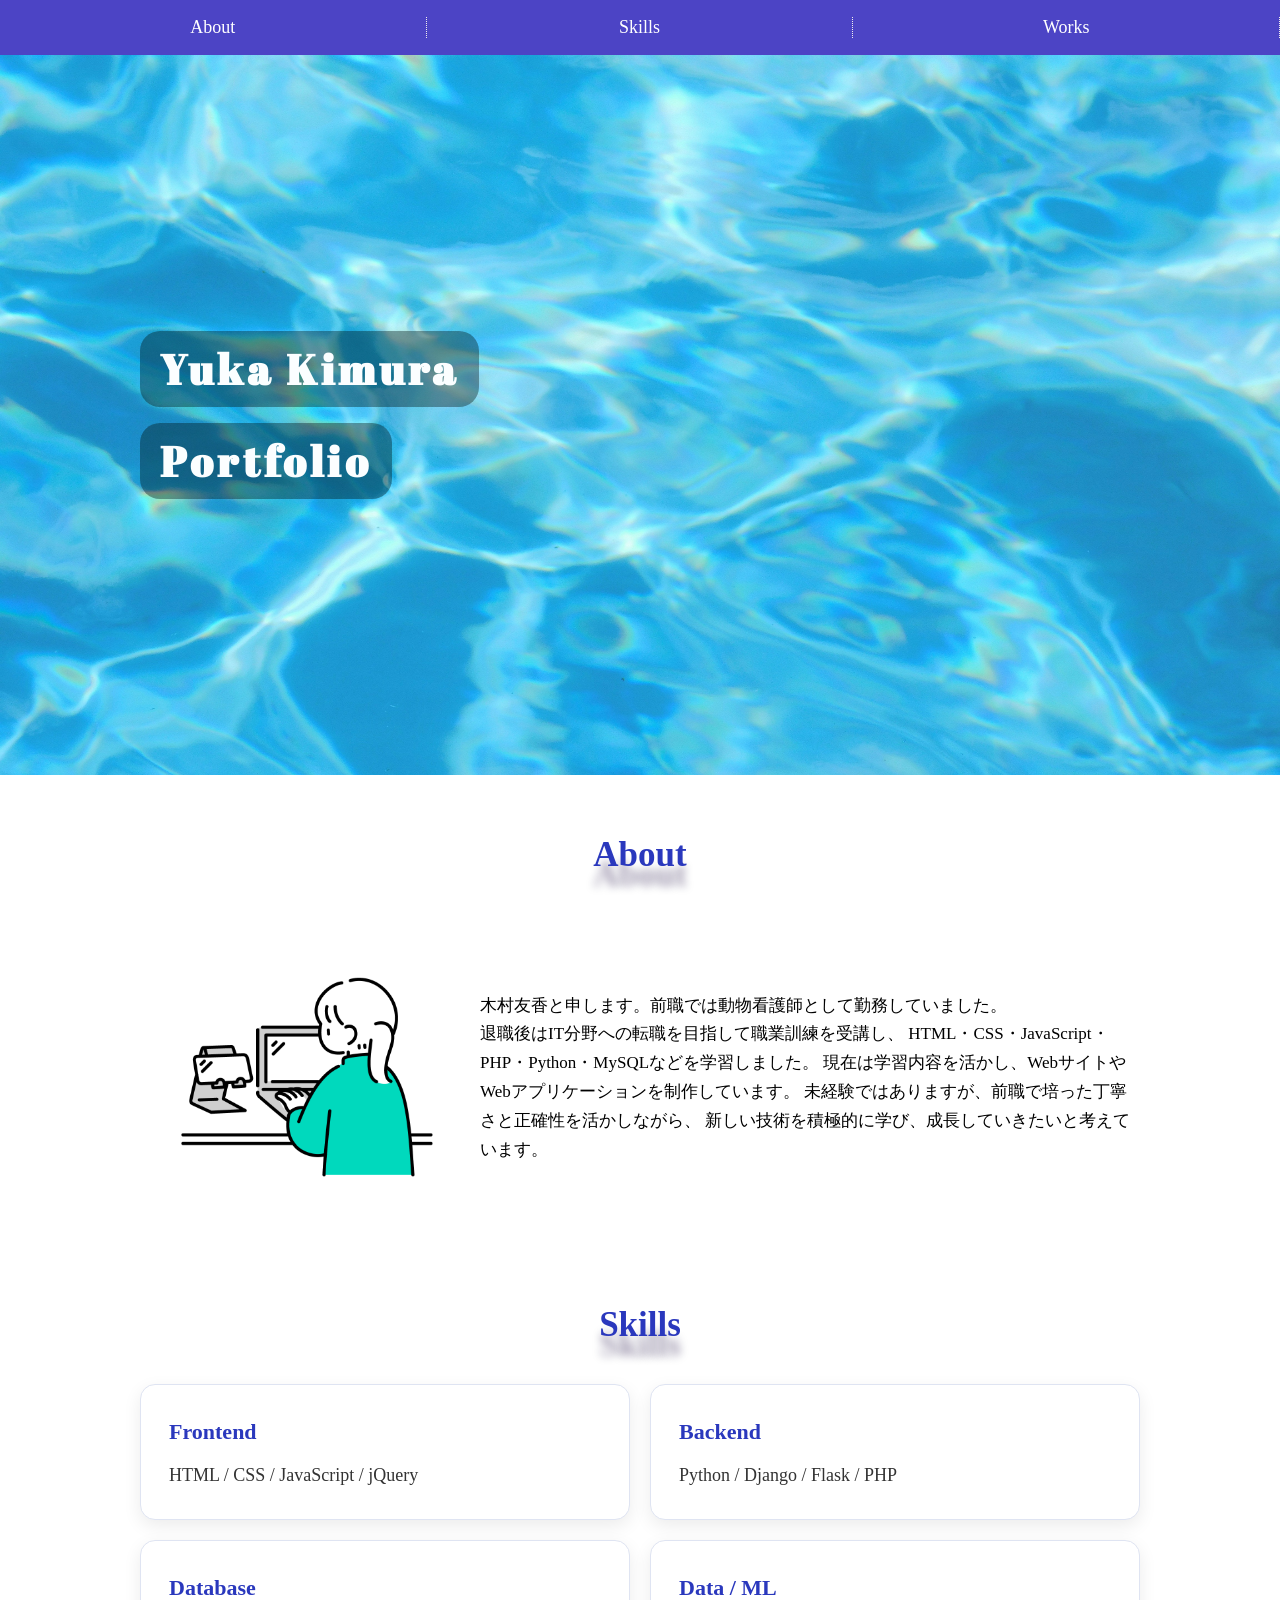
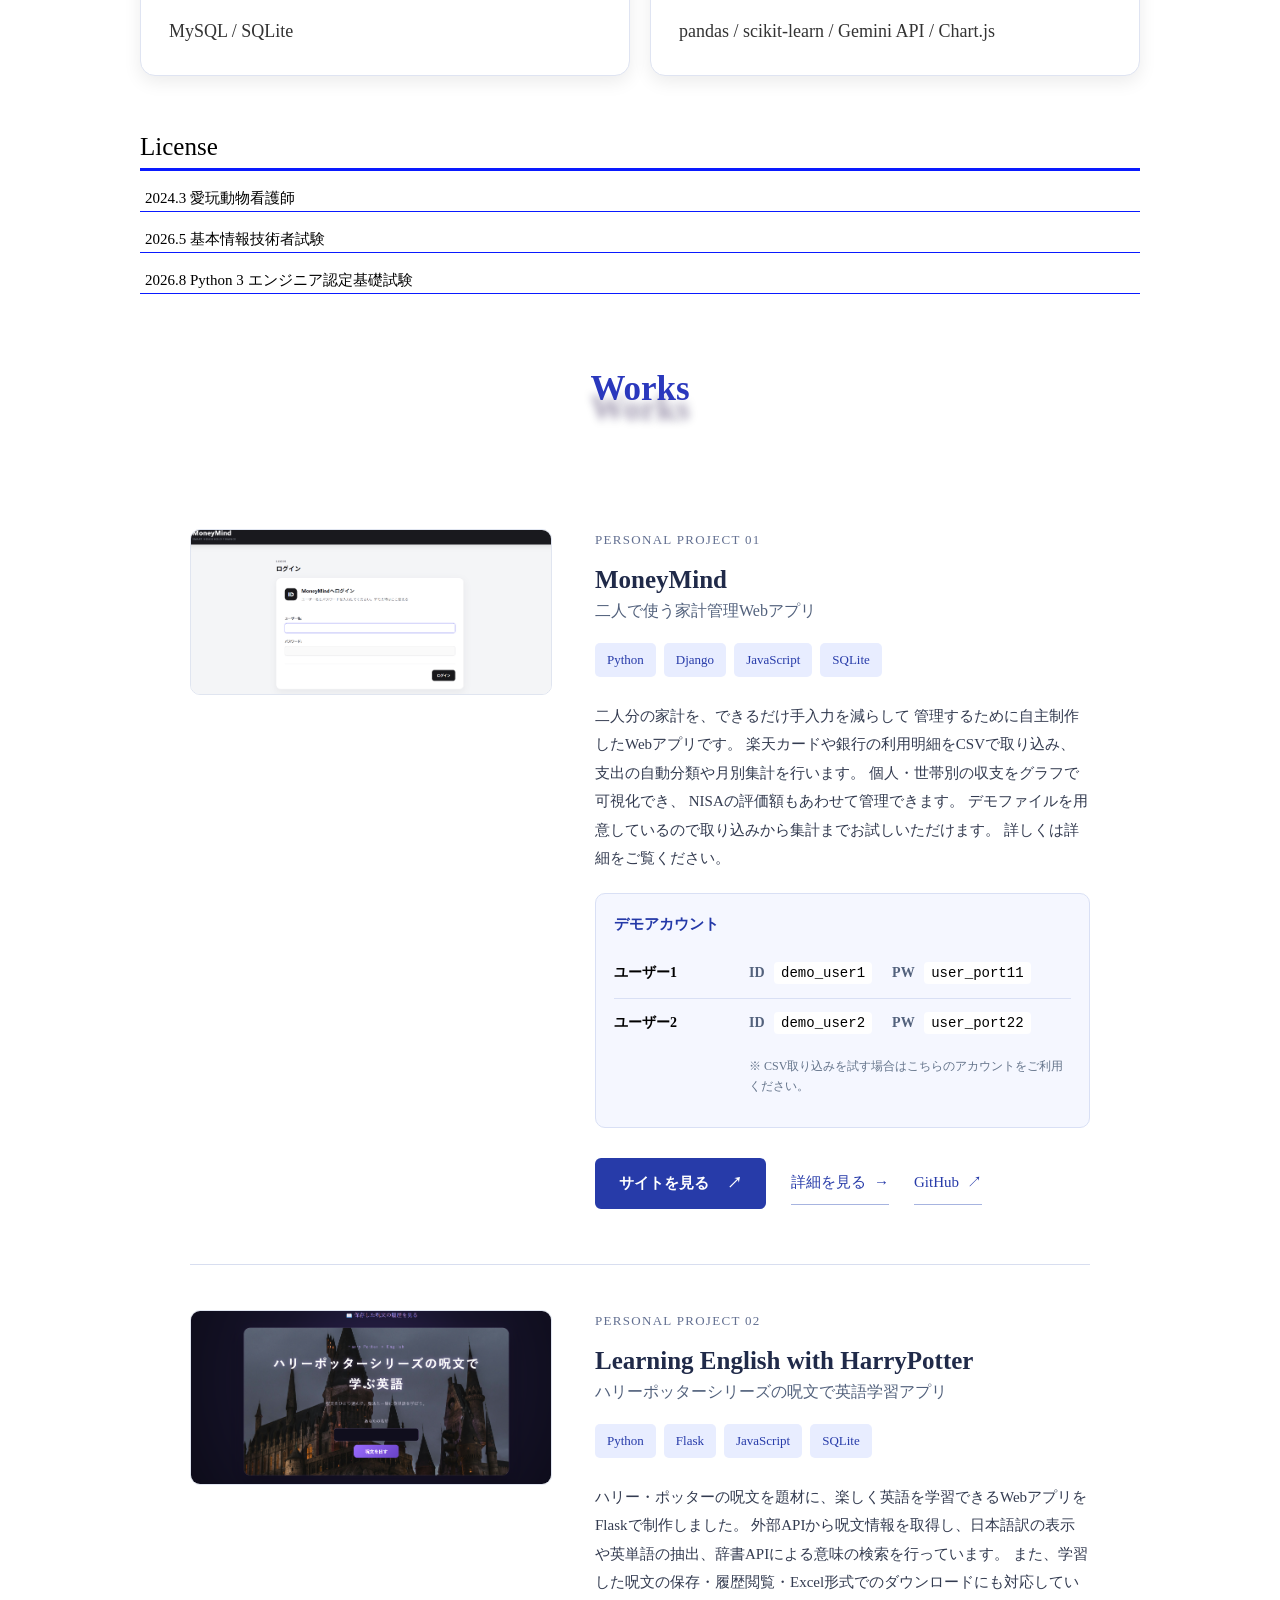
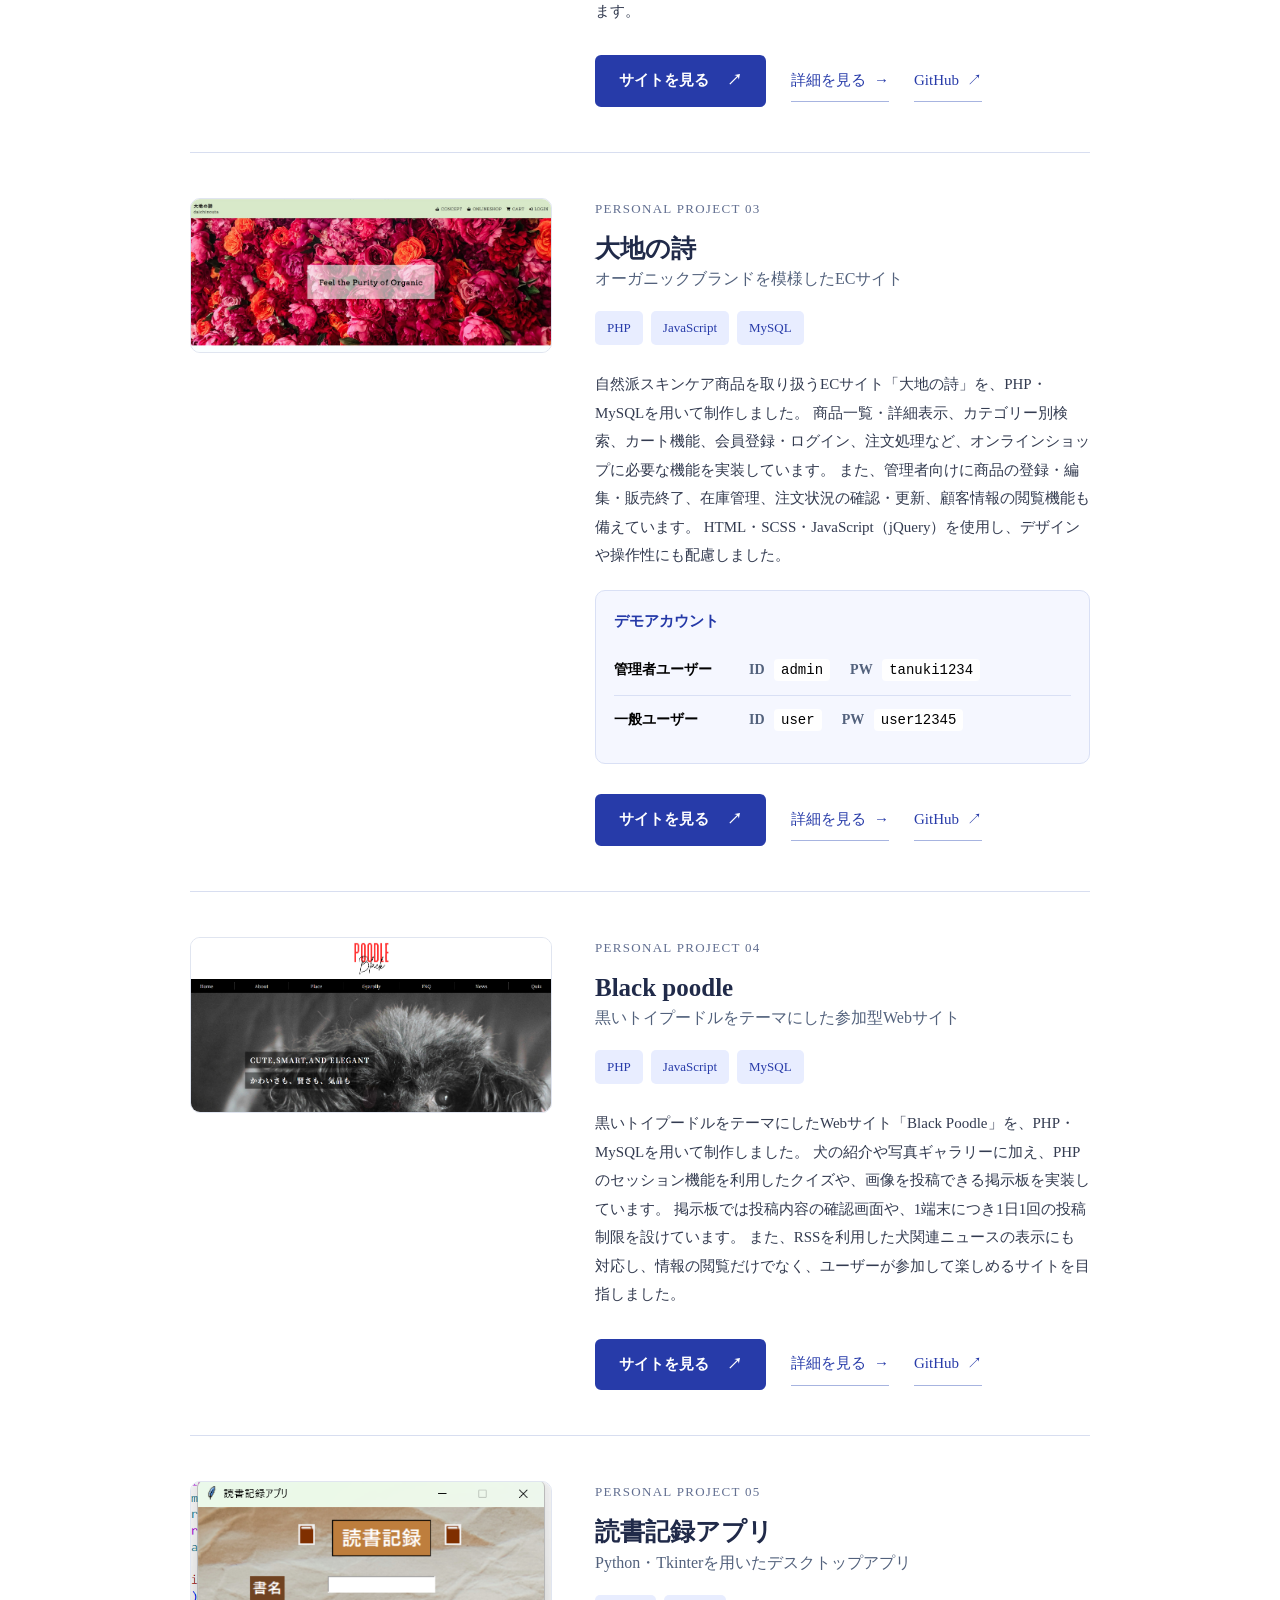
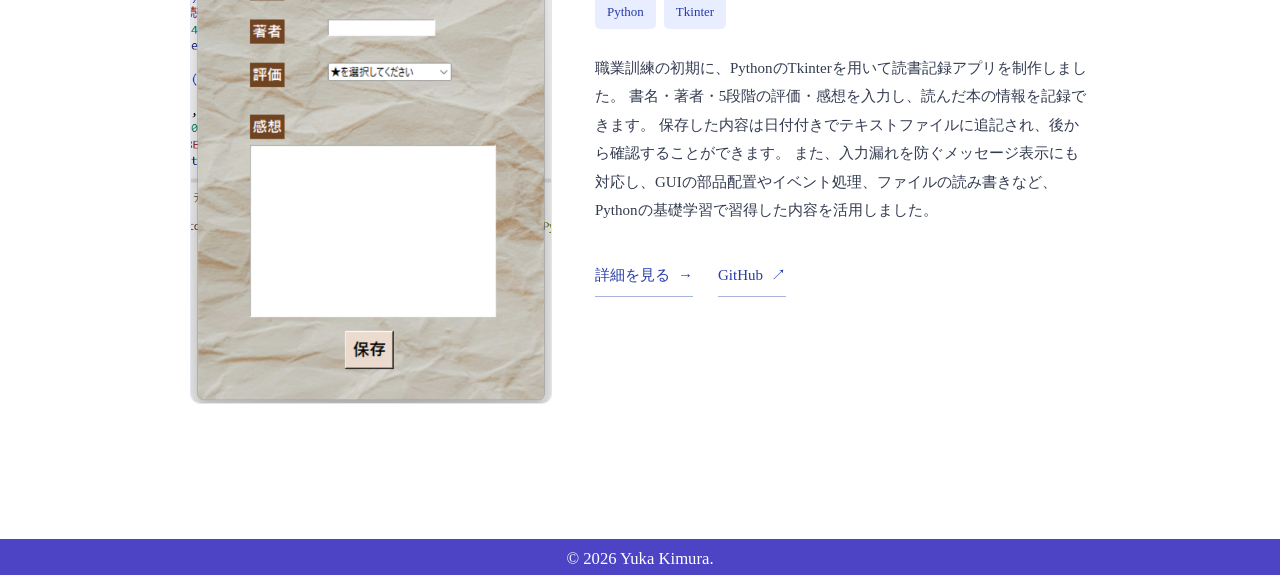
==== index.html @ 6ee56cf9 "変更" ====
<!DOCTYPE html>
<html lang="ja">
<head>
    <meta charset="UTF-8">
    <meta name="viewport" content="width=device-width, initial-scale=1.0">
    <title>ポートフォリオ木村</title>
    <script src="https://ajax.googleapis.com/ajax/libs/jquery/3.6.0/jquery.min.js"></script>
    <!-- ↑javaを手打ちしなくても、2,000以上のjQuery プラグインが公開されているサービス -->
     <script src="js/jquery.bgswitcher.js"></script>
    <!-- ↑フリーで配布されてるスライドショーのリンクを直下の専用のファイルに保存するのを忘れない、スライドショー用のプリントのリンク -->
     <link rel="preconnect" href="https://fonts.googleapis.com">
     <link rel="preconnect" href="https://fonts.gstatic.com" crossorigin>
     <link href="https://fonts.googleapis.com/css2?family=Abril+Fatface&display=swap" rel="stylesheet">
     <!-- ↑グーグルフォント  -->
     <link rel="shortcut icon" href="favicon/favicon (2).ico" type="image/x-icon">
     <!-- ↑ファビコン -->
    <link rel="stylesheet" href="https://cdnjs.cloudflare.com/ajax/libs/font-awesome/6.5.1/css/all.min.css">
    <!-- ↑フォントオーサム -->
    <link rel="stylesheet" href="jikosyoukai.css?v=3">
    <meta name="description" content="サンプル">
    <script async src="https://www.googletagmanager.com/gtag/js?id=G-QWZZ22ZRRH"></script>
    <script>
    window.dataLayer = window.dataLayer || [];
    function gtag(){dataLayer.push(arguments);}
    gtag('js', new Date());
    gtag('config', 'G-QWZZ22ZRRH');
    </script>
</head>
<body>
    <p class="hum">
    <i class="fa-solid fa-bars open" style="color: rgb(15, 7, 169);"></i>
    <i class="fa-solid fa-xmark close" style="color: black;"></i>
    </p>
    <!-- open,closeなどのクラスを付けるのを忘れない、fa-xmarkで×アイコン -->
<header>
    <nav>
    <ul>
    <li><a href="#point1">About</a></li>
    <li><a href="#point2">Skills</a></li>
    <li><a href="#point3">Works</a></li>
    </ul>
    </nav>
</header>
<article>
<section class="main">
 <h1><span>Yuka Kimura</span></h1>
 <h1><span>Portfolio</span></h1>
</section>
<div class="kiji">
<section class="Abaut" id="point1">
<h2>About</h2>
<div class="kiji1">
<img src="image/94.png" alt="私を催したイラスト">
<p>
    木村友香と申します。前職では動物看護師として勤務していました。<br>
    退職後はIT分野への転職を目指して職業訓練を受講し、
    HTML・CSS・JavaScript・PHP・Python・MySQLなどを学習しました。
    現在は学習内容を活かし、WebサイトやWebアプリケーションを制作しています。
    未経験ではありますが、前職で培った丁寧さと正確性を活かしながら、
    新しい技術を積極的に学び、成長していきたいと考えています。
</p>
</div>
</section>
<section id="point2">
    <h2>Skills</h2>

    <div class="skill">

        <div class="skill-card">
            <h3>Frontend</h3>
            <p>HTML / CSS / JavaScript / jQuery</p>
        </div>

        <div class="skill-card">
            <h3>Backend</h3>
            <p>Python / Django / Flask / PHP</p>
        </div>

        <div class="skill-card">
            <h3>Database</h3>
            <p>MySQL / SQLite</p>
        </div>

        <div class="skill-card">
            <h3>Data / ML</h3>
            <p>pandas / scikit-learn / Gemini API / Chart.js</p>
        </div>

    </div>
<p class="license">License</p>
<div class="shiken">
<p>2024.3 愛玩動物看護師</p>
<p>2026.5 基本情報技術者試験</p>
<p>2026.8 Python 3 エンジニア認定基礎試験</p>
</div>
</section>

<section class="works" id="point3">
    <h2 class="section-title">Works</h2>

    <div class="work-inner">

        <article class="work-item">

            <!-- 作品画像 -->
            <div class="work-image">
                <a
                    href="https://moneymind-demo.onrender.com/login/"
                    target="_blank"
                    rel="noopener noreferrer"
                >
                    <img
                        src="image/スクリーンショット⓵.jpeg"
                        alt="MoneyMindの家計管理ダッシュボード"
                    >
                </a>
            </div>

            <!-- 作品情報 -->
            <div class="work-content">

                <p class="work-category">PERSONAL PROJECT 01</p>

                <h3 class="work-title">
                    MoneyMind
                    <span>二人で使う家計管理Webアプリ</span>
                </h3>

                <!-- 使用技術 -->
                <ul class="work-tech">
                    <li>Python</li>
                    <li>Django</li>
                    <li>JavaScript</li>
                    <li>SQLite</li>

                </ul>

                <!-- 作品概要 -->
                <p class="work-description">
                    二人分の家計を、できるだけ手入力を減らして
                    管理するために自主制作したWebアプリです。
                    楽天カードや銀行の利用明細をCSVで取り込み、
                    支出の自動分類や月別集計を行います。
                    個人・世帯別の収支をグラフで可視化でき、
                    NISAの評価額もあわせて管理できます。
                    デモファイルを用意しているので取り込みから集計までお試しいただけます。
                    詳しくは詳細をご覧ください。<br>

                    <div class="demo-info">
                    <p class="demo-title">デモアカウント</p>

                    <div class="demo-user">
                        <span class="demo-label">ユーザー1</span>

                        <div class="demo-login">
                            <p>
                                <strong>ID</strong>
                                <code>demo_user1</code>
                            </p>

                            <p>
                                <strong>PW</strong>
                                <code>user_port11</code>
                            </p>
                        </div>
                    </div>

                    <div class="demo-user">
                        <span class="demo-label">
                            ユーザー2
                        </span>

                        <div class="demo-login">
                            <p>
                                <strong>ID</strong>
                                <code>demo_user2</code>
                            </p>

                            <p>
                                <strong>PW</strong>
                                <code>user_port22</code>
                            </p>
                            <p class="demo-note">
                                ※ CSV取り込みを試す場合はこちらのアカウントをご利用ください。
                            </p>

                        </div>
                    </div>
                </div>

                <nav class="work-actions" aria-label="MoneyMindの関連リンク">
                    <a
                        href="https://moneymind-demo.onrender.com/login/"
                        class="work-primary"
                        target="_blank"
                        rel="noopener noreferrer"
                    >
                        サイトを見る
                        <span aria-hidden="true">↗</span>
                    </a>

                    <a href="mm.html" class="work-secondary">
                        詳細を見る
                        <span aria-hidden="true">→</span>
                    </a>

                    <a
                        href="https://github.com/yuka3day525-jpg/my_project_kakeikanri.git"
                        class="work-secondary"
                        target="_blank"
                        rel="noopener noreferrer"
                    >
                        GitHub
                        <span aria-hidden="true">↗</span>
                    </a>
                </nav>
                </p>

            </div>

        </article>

        <article class="work-item">

            <!-- 作品画像 -->
            <div class="work-image">
                <div class="work-image">
                <a
                    href="https://harry-potter-app-kkv4.onrender.com/"
                    target="_blank"
                    rel="noopener noreferrer"
                >
                    <img
                        src="image/スクリーンショット⓶.jpeg"
                        alt="ハリーポッターシリーズの呪文で英語学習"
                    >
                </a>
            </div>
            </div>

            <!-- 作品情報 -->
            <div class="work-content">

                <p class="work-category">PERSONAL PROJECT 02</p>

                <h3 class="work-title">
                    Learning English with HarryPotter
                    <span>ハリーポッターシリーズの呪文で英語学習アプリ</span>
                </h3>

                <!-- 使用技術 -->
                <ul class="work-tech">
                    <li>Python</li>
                    <li>Flask</li>
                    <li>JavaScript</li>
                    <li>SQLite</li>

                </ul>

                <!-- 作品概要 -->
                <p class="work-description">
                    ハリー・ポッターの呪文を題材に、楽しく英語を学習できるWebアプリをFlaskで制作しました。
                    外部APIから呪文情報を取得し、日本語訳の表示や英単語の抽出、辞書APIによる意味の検索を行っています。
                    また、学習した呪文の保存・履歴閲覧・Excel形式でのダウンロードにも対応しています。
                </p>

                <!-- 作品リンク -->
                <nav class="work-actions" aria-label="ハリーポッターの関連リンク">
                    <a
                        href="https://harry-potter-app-kkv4.onrender.com/"
                        class="work-primary"
                        target="_blank"
                        rel="noopener noreferrer"
                    >
                        サイトを見る
                        <span aria-hidden="true">↗</span>
                    </a>

                    <a
                        href="harry.html"
                        class="work-secondary"
                    >
                        詳細を見る
                        <span aria-hidden="true">→</span>
                    </a>

                    <a
                        href="https://github.com/yuka3day525-jpg/harry_potter_app.git"
                        class="work-secondary"
                        target="_blank"
                        rel="noopener noreferrer"
                    >
                        GitHub
                        <span aria-hidden="true">↗</span>
                    </a>

                </nav>

            </div>

        </article>

        <article class="work-item">

            <!-- 作品画像 -->
            <div class="work-image">
                <a
                    href="http://kimura.atwebpages.com/daitinouta/index.php"
                    target="_blank"
                    rel="noopener noreferrer"
                >
                    <img
                        src="image/スクリーンショット⓷.jpeg"
                        alt="大地の詩"
                    >
                </a>
            </div>

            <!-- 作品情報 -->
            <div class="work-content">

                <p class="work-category">PERSONAL PROJECT 03</p>

                <h3 class="work-title">
                    大地の詩
                    <span>オーガニックブランドを模様したECサイト</span>
                </h3>

                <!-- 使用技術 -->
                <ul class="work-tech">
                    <li>PHP</li>
                    <li>JavaScript</li>
                    <li>MySQL</li>
                </ul>

                <!-- 作品概要 -->
                <p class="work-description">
                    自然派スキンケア商品を取り扱うECサイト「大地の詩」を、PHP・MySQLを用いて制作しました。
                    商品一覧・詳細表示、カテゴリー別検索、カート機能、会員登録・ログイン、注文処理など、オンラインショップに必要な機能を実装しています。
                    また、管理者向けに商品の登録・編集・販売終了、在庫管理、注文状況の確認・更新、顧客情報の閲覧機能も備えています。
                    HTML・SCSS・JavaScript（jQuery）を使用し、デザインや操作性にも配慮しました。<br>

                    <div class="demo-info">
                    <p class="demo-title">デモアカウント</p>

                    <div class="demo-user">
                        <span class="demo-label">管理者ユーザー</span>

                        <div class="demo-login">
                            <p>
                                <strong>ID</strong>
                                <code>admin</code>
                            </p>

                            <p>
                                <strong>PW</strong>
                                <code>tanuki1234</code>
                            </p>
                        </div>
                    </div>

                    <div class="demo-user">
                        <span class="demo-label">
                            一般ユーザー
                        </span>

                        <div class="demo-login">
                            <p>
                                <strong>ID</strong>
                                <code>user</code>
                            </p>

                            <p>
                                <strong>PW</strong>
                                <code>user12345</code>
                            </p>

                        </div>
                    </div>
                </div>
                </p>

                <!-- 作品リンク -->
                <nav class="work-actions" aria-label="大地の詩の関連リンク">
                    <a
                        href="http://kimura.atwebpages.com/daitinouta/index.php"
                        class="work-primary"
                        target="_blank"
                        rel="noopener noreferrer"
                    >
                        サイトを見る
                        <span aria-hidden="true">↗</span>
                    </a>

                    <a
                        href="daichi.html"
                        class="work-secondary"
                    >
                        詳細を見る
                        <span aria-hidden="true">→</span>
                    </a>

                    <a
                        href="https://github.com/yuka3day525-jpg/daithi.git"
                        class="work-secondary"
                        target="_blank"
                        rel="noopener noreferrer"
                    >
                        GitHub
                        <span aria-hidden="true">↗</span>
                    </a>

                </nav>

            </div>

        </article>

        <article class="work-item">

            <!-- 作品画像 -->
            <div class="work-image">
                <a
                    href="http://kimura.atwebpages.com/poodle/index.html"
                    target="_blank"
                    rel="noopener noreferrer"
                >
                    <img
                        src="image/スクリーンショット⓸.jpeg"
                        alt="Black poodle"
                    >
                </a>
            </div>

            <!-- 作品情報 -->
            <div class="work-content">

                <p class="work-category">PERSONAL PROJECT 04</p>

                <h3 class="work-title">
                    Black poodle
                    <span>黒いトイプードルをテーマにした参加型Webサイト</span>
                </h3>

                <!-- 使用技術 -->
                <ul class="work-tech">
                    <li>PHP</li>
                    <li>JavaScript</li>
                    <li>MySQL</li>

                </ul>

                <!-- 作品概要 -->
                <p class="work-description">
                    黒いトイプードルをテーマにしたWebサイト「Black Poodle」を、PHP・MySQLを用いて制作しました。
                    犬の紹介や写真ギャラリーに加え、PHPのセッション機能を利用したクイズや、画像を投稿できる掲示板を実装しています。
                    掲示板では投稿内容の確認画面や、1端末につき1日1回の投稿制限を設けています。
                    また、RSSを利用した犬関連ニュースの表示にも対応し、情報の閲覧だけでなく、ユーザーが参加して楽しめるサイトを目指しました。
                </p>

                <!-- 作品リンク -->
                <nav class="work-actions" aria-label="プードルの関連リンク">
                    <a
                        href="http://kimura.atwebpages.com/poodle/index.html"
                        class="work-primary"
                        target="_blank"
                        rel="noopener noreferrer"
                    >
                        サイトを見る
                        <span aria-hidden="true">↗</span>
                    </a>

                    <a
                        href="black-poodle.html"
                        class="work-secondary"
                    >
                        詳細を見る
                        <span aria-hidden="true">→</span>
                    </a>

                    <a
                        href="https://github.com/yuka3day525-jpg/poodle.git"
                        class="work-secondary"
                        target="_blank"
                        rel="noopener noreferrer"
                    >
                        GitHub
                        <span aria-hidden="true">↗</span>
                    </a>

                </nav>

            </div>

        </article>

        <article class="work-item">

            <!-- 作品画像 -->
            <div class="work-image">
                <img
                    src="image/スクリーンショット⓹.jpeg"
                    alt="読書記録アプリ"
                >
            </div>

            <!-- 作品情報 -->
            <div class="work-content">

                <p class="work-category">PERSONAL PROJECT 05</p>

                <h3 class="work-title">
                    読書記録アプリ
                    <span>Python・Tkinterを用いたデスクトップアプリ</span>
                </h3>

                <!-- 使用技術 -->
                <ul class="work-tech">
                    <li>Python</li>
                    <li>Tkinter</li>
                </ul>

                <!-- 作品概要 -->
                <p class="work-description">
                   職業訓練の初期に、PythonのTkinterを用いて読書記録アプリを制作しました。
                    書名・著者・5段階の評価・感想を入力し、読んだ本の情報を記録できます。
                    保存した内容は日付付きでテキストファイルに追記され、後から確認することができます。
                    また、入力漏れを防ぐメッセージ表示にも対応し、GUIの部品配置やイベント処理、ファイルの読み書きなど、Pythonの基礎学習で習得した内容を活用しました。
                </p>

                <!-- 作品リンク -->
                <nav class="work-actions" aria-label="tkinterの関連リンク">

                    <a
                        href="tkinter.html"
                        class="work-secondary"
                    >
                        詳細を見る
                        <span aria-hidden="true">→</span>
                    </a>

                    <a
                        href="https://github.com/yuka3day525-jpg/tkinter.git"
                        class="work-secondary"
                        target="_blank"
                        rel="noopener noreferrer"
                    >
                        GitHub
                        <span aria-hidden="true">↗</span>
                    </a>

                </nav>

            </div>

        </article>      
        
    </div>
</section>
</div>
</article>
<footer>
<small>&copy; 2026 Yuka Kimura.</small>
</footer>
<script>
$(".hum").click(function () {
$("nav").toggleClass("show");
});
</script>
<script>
$(".hum").click(function () {
$(".hum").toggleClass("show2");
});
</script>
</body>
</html>
---- jikosyoukai.css ----
@charset "utf-8";
body{
    margin: 0;
    padding: 0;
}
html{
    font-size: 62.5%;
    scroll-behavior: smooth;
    /* ↑デフォルトを16pxから10pxに変更remでの計算を楽にする */
}
header ul{
    background-color: rgb(76, 68, 197);
    color: #ffffff;
    display: flex;
    height: 55px;
    margin: 0;
    padding: 0;
    list-style-type: none;
    /* justify-content: space-around; */
    align-items: center;
}
/* ulで初期の左余白を消す */
header li{
    flex:1;
    text-align: center;
    font-size: 1.8rem;
    border-right: 1px dotted #f1ecec;
}
/* flex1で6個同じ幅にする、テキストアラインで真ん中へ */
nav ul a{
    text-decoration: none;
    color: #ffffff;
    display: block;
}
nav ul a:hover{
    color: aqua;
}
.main{
    background-color: rgb(210, 250, 250);
    height: 80vh;
    background-image: url(image/umi.png);
    background-size: cover;
    background-attachment: fixed;

    display: flex;
    flex-direction: column;
    justify-content: center;
    align-items: center;
}
.main h1{
    margin: 8px 0;
    width: 90%;
    max-width: 1000px;
    font-size: 4.2rem;
    font-family: "Abril Fatface", serif;
    /* margin: 10px 20px; */
    /* display: grid;
    grid-template-columns: 1fr; */
}
.main h1 span{
    display: inline-block;
    color: #fbfeff;
    background-color: rgba(0, 20, 20, 0.384);
    border-radius: 20px;
    padding: 10px 20px;
    letter-spacing: 0.1em;
}
.kiji{
    width: 90%;
    max-width: 1000px;
    margin-left: auto;
    margin-right: auto;
    padding: 0;
    line-height: 1.7;
}
/* ↑１２００を打つならmaxwidthへ、そのあとスマホ用にwidth90% */
h2{
    color: #2a38bd;
    font-size: 3.5rem;
    margin: 0;
    padding-top: 50px;
    padding-bottom: 30px;
    text-align: center;
    text-shadow: 0px 20px 8px rgba(20, 2, 61, 0.4);
}
.Abaut img{
    width: 350px;
    max-width: 100%;
    height:auto;
}
.kiji1 p{
    font-size: 1.7rem;
    padding-top:60px;
    width: 100%;
}
.kiji1{
	display: grid;
	grid-template-columns: 1fr 2fr;
	gap:10px
}
.skill {
    display: grid;
    grid-template-columns: repeat(2, 1fr);
    gap: 20px;
}

.skill-card {
    background-color: #ffffff;
    border: 1px solid #dfe4f2;
    border-radius: 15px;
    padding: 28px;
    box-shadow: 0 6px 18px rgba(0, 0, 0, 0.08);
}

.skill-card h3 {
    margin: 0 0 10px;
    font-size: 2.2rem;
    color: #2a38bd;
}

.skill-card p {
    margin: 0;
    font-size: 1.8rem;
    line-height: 1.7;
    color: #333333;
}
footer{
    height: 40px;
    background-color: rgb(76, 68, 197);
    font-size: 2rem;
    display: flex;
    justify-content: center;
    align-items: center;
    color: #ffffff;
}
.hoshi{
    display: flex;
    /* background-color: #97a0ea; */
    gap: 280px;
    color: #2a38bd;
}
.hoshi p{
    flex:1;
    font-size: 1.7rem;
    margin-top: 10px;
    margin-bottom: 25px;
    text-align: center;
}
.license{
    font-size: 2.5rem;
    /* background-color: aqua; */
    margin-top: 50px;
    margin-bottom: 2px;
    border-bottom: 3.2px solid #0a1aff;
}
.shiken{
    font-size: 1.5rem;
    /* background-color: azure; */
    line-height: 1.0;
    margin: 0;
    width: 100%;
}
.shiken p{
    padding: 5px;
    border-bottom: 1px solid #0a1aff ;
}
/* ==========================
   Works
========================== */

.works {
    padding: 50px 5% 90px;
}

.works .section-title {
    max-width: 1100px;
    margin: 0 auto 50px;
    padding: 0 0 15px;
}

/* 作品一覧全体 */
.work-inner {
    max-width: 1100px;
    margin: 0 auto;
}

/* 作品1件 */
.work-item {
    display: grid;
    grid-template-columns: 40% 1fr;
    gap: 45px;
    align-items: start;

    padding: 45px 0;
    border-bottom: 1px solid #d8def0;
}

.work-item:last-child {
    border-bottom: none;
}

/* 作品画像 */
.work-image img {
    display: block;
    width: 100%;
    height: auto;
    border: 1px solid #e0e5f0;
    border-radius: 10px;
}

/* 作品情報 */
.work-content {
    min-width: 0;
}

/* 制作区分 */
.work-category {
    margin: 0 0 10px;
    font-size: 1.3rem;
    letter-spacing: 0.1em;
    color: #626f91;
}

/* 作品タイトル */
.work-title {
    margin: 0 0 20px;
    font-size: 2.5rem;
    line-height: 1.5;
    color: #202a49;
}

.work-title span {
    display: block;
    font-size: 1.6rem;
    font-weight: normal;
    color: #52617c;
}

/* 使用技術 */
.work-tech {
    display: flex;
    flex-wrap: wrap;
    gap: 8px;

    padding: 0;
    margin: 0 0 25px;
    list-style: none;
}

.work-tech li {
    padding: 6px 12px;
    background-color: #e8edff;
    color: #273ba9;
    border-radius: 5px;
    font-size: 1.3rem;
}

/* 作品説明 */
.work-description {
    margin: 0;
    font-size: 1.5rem;
    line-height: 1.9;
    color: #333b50;
}

.demo-info {
    margin: 20px 0 25px;
    padding: 18px;
    background-color: #f5f7ff;
    border: 1px solid #d9e0f5;
    border-radius: 10px;
}

.demo-title {
    margin: 0 0 12px;
    font-size: 1.5rem;
    font-weight: bold;
    color: #2439a8;
}

.demo-user {
    display: grid;
    grid-template-columns: 120px 1fr;
    gap: 15px;
    padding: 12px 0;
    border-top: 1px solid #d9e0f5;
}

.demo-user:first-of-type {
    border-top: none;
}

.demo-label {
    font-size: 1.4rem;
    font-weight: bold;
}

.demo-note {
    width: 100%;
    font-size: 1.2rem !important;
    color: #64748b;
}

.demo-login {
    display: flex;
    flex-wrap: wrap;
    gap: 20px;
}

.demo-login p {
    margin: 0;
    font-size: 1.4rem;
}

.demo-login strong {
    margin-right: 6px;
    color: #52617c;
}

.demo-login code {
    padding: 3px 7px;
    background-color: #ffffff;
    border-radius: 4px;
}

/* ログイン情報 */
.work-credentials {
    display: flex;
    flex-wrap: wrap;
    gap: 20px;
    margin: 0 0 15px;
}

.work-credentials div {
    display: flex;
    flex-direction: column;
    gap: 5px;
}

.work-credentials dt {
    font-size: 1.2rem;
    color: #69758d;
}

.work-credentials dd {
    margin: 0;
    font-size: 1.4rem;
    color: #202a49;
}

/* CSVダウンロード */
.work-download {
    display: inline-flex;
    align-items: center;
    gap: 8px;

    font-size: 1.3rem;
    color: #273ba9;
    text-decoration: none;
}

.work-download:hover {
    text-decoration: underline;
}

/* ==========================
   作品リンク
========================== */

.work-actions {
    display: flex;
    flex-wrap: wrap;
    align-items: center;
    gap: 25px;
    margin-top: 30px;
}

/* メインボタン */
.work-primary {
    display: inline-flex;
    justify-content: center;
    align-items: center;
    gap: 18px;

    padding: 13px 24px;

    background-color: #273ba9;
    color: white;

    font-size: 1.5rem;
    font-weight: bold;
    text-decoration: none;

    border-radius: 6px;
    transition: 0.2s;
}

.work-primary:hover {
    background-color: #182b85;
    transform: translateY(-2px);
}

/* 詳細・GitHubリンク */
.work-secondary {
    display: inline-flex;
    align-items: center;
    gap: 8px;

    padding: 8px 0;

    color: #273ba9;
    font-size: 1.5rem;
    text-decoration: none;

    border-bottom: 1px solid #a7b4e0;
    transition: 0.2s;
}

.work-secondary:hover {
    color: #101c64;
    border-color: #101c64;
}

.hum{
    display: none;
}

@media screen and (max-width: 600px){

.skill,
.hoshi{
    grid-template-columns: 1fr;
}
.kiji1{
    grid-template-columns:1fr;
}
.kiji p{
    padding-top: 0px;
    margin-top: 0;
}
.skill p{
    padding-top: 30px;
    margin-top: 10px;
}
.license{
    margin-bottom: 20px;
}
.work-item{
    grid-template-columns:1fr;
}
.work-item img{
    height:auto;
}
/* height: auto; は 高さを自動調整する という意味です。
画像の場合、元の画像の縦横比を維持したまま高さを決める動きになります。 */
header nav{
    position: fixed;
    top: -1000px;
}
/* ↑いったんめっちゃ上にして見えなくする */
.hum{
    display: block;
	position: fixed;
	/* ブラウザに固定  */
	right: 15px;
	top: 8px;
    padding: 6px;
    padding-left: 11px;
    font-size: 3rem;
    cursor:pointer;
    z-index:9999;
}
/* ↑display blockをしないと戻ってきてくれないので忘れないように  corsor;pointerとｚ9999をしている理由はハンバーガを前面へ出さないと反応して
くれなくなるのでこうしてる*/
.open{
    display: block; /*最初は三ボタン見える*/
}
.close{
    display: none; /*最初は×ボタン見えないよ*/
}
.show{
    display: block;
    position: fixed;
    top: 0px;
    left: 0;
    width: 100%;
    height: 100%;
    background-color: rgba(2, 25, 88, 0.419);
    font-size: 2.5rem;
    transition-duration: 0.5s;
}
.show2 .open{
    display: none;
}
.show2 .close{
    display: block !important;
}
/* ↑消える */
nav.show ul{
    display:block;
    height:auto;
    background: none;
}
nav.show li{
    text-align:center;
    border:none;
    margin:30px 0;
}
nav.show a{
    color:#fff;
    font-size:2.6rem;
}
/* ↑showというクラスを作ってなくても、Java Script側で実行されたら自動的にshowというクラスが付くので大丈夫 */
.nande{
    margin:auto;
}
}
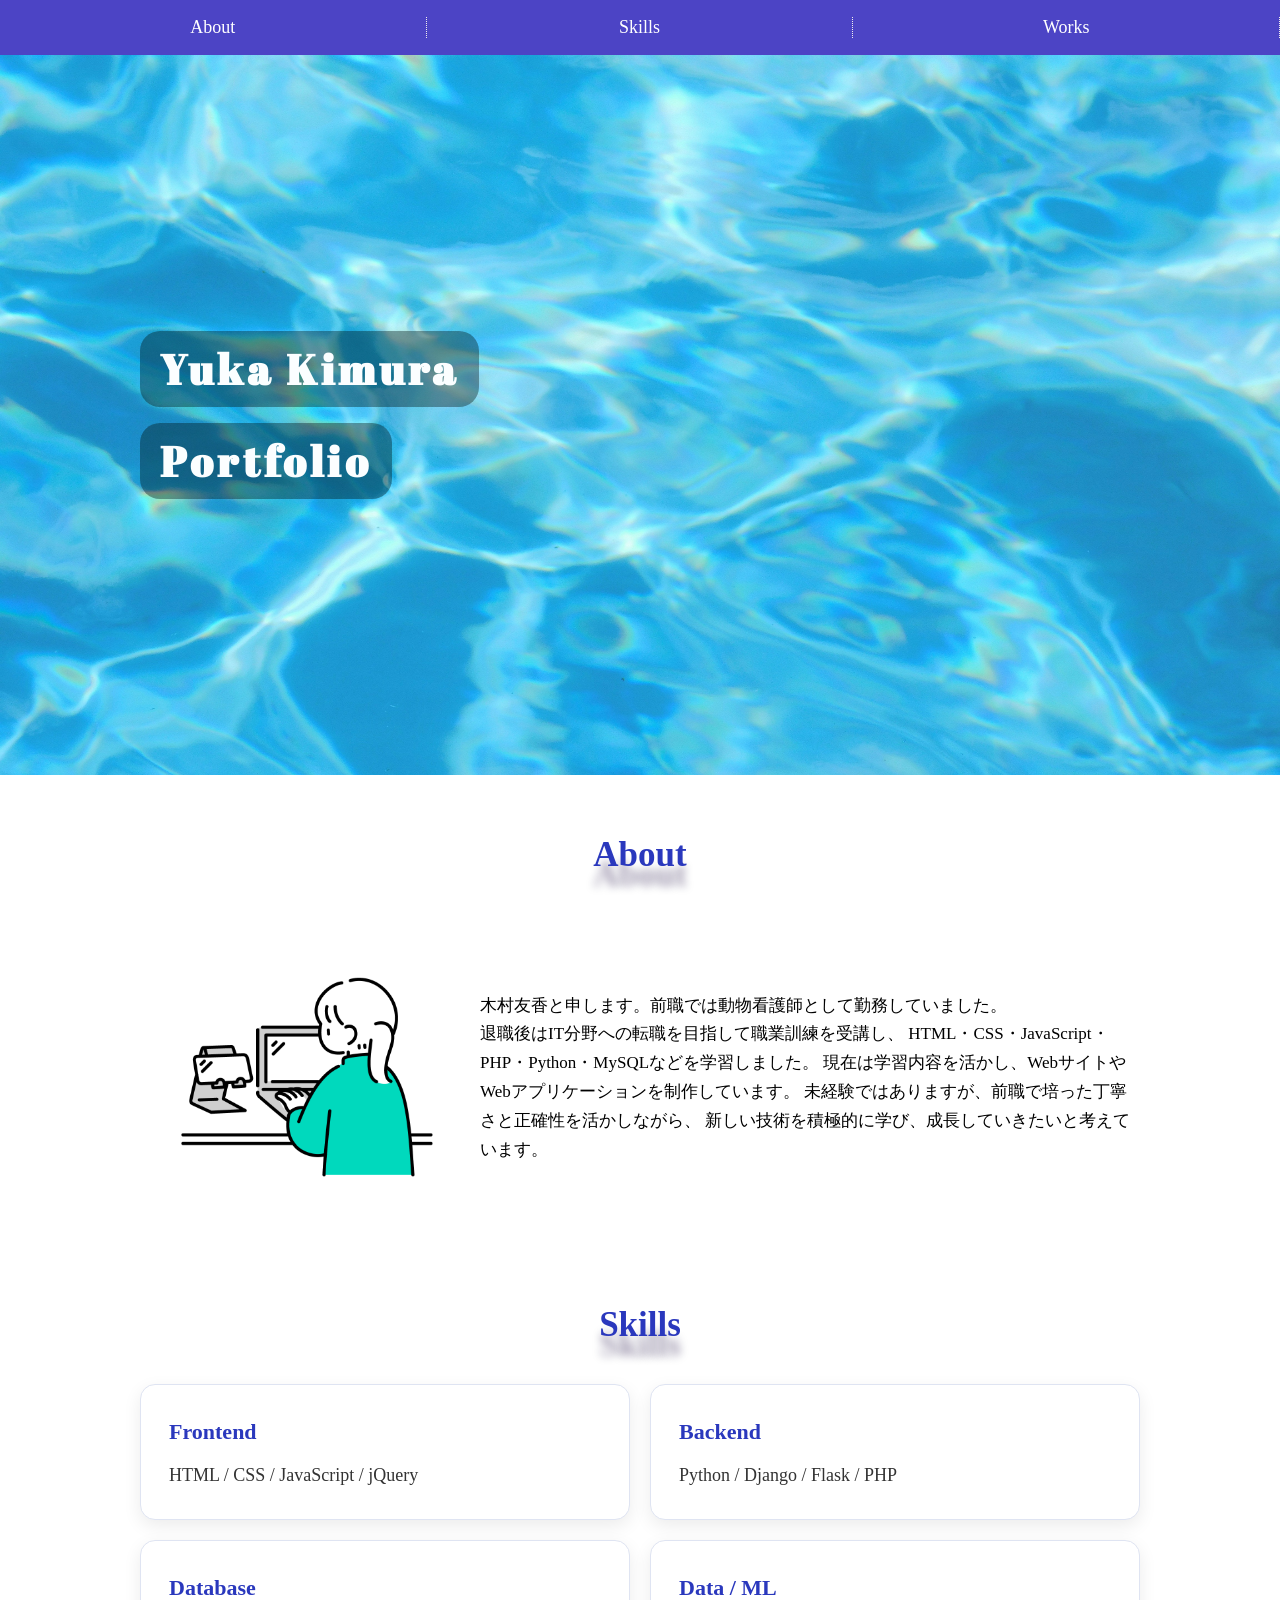
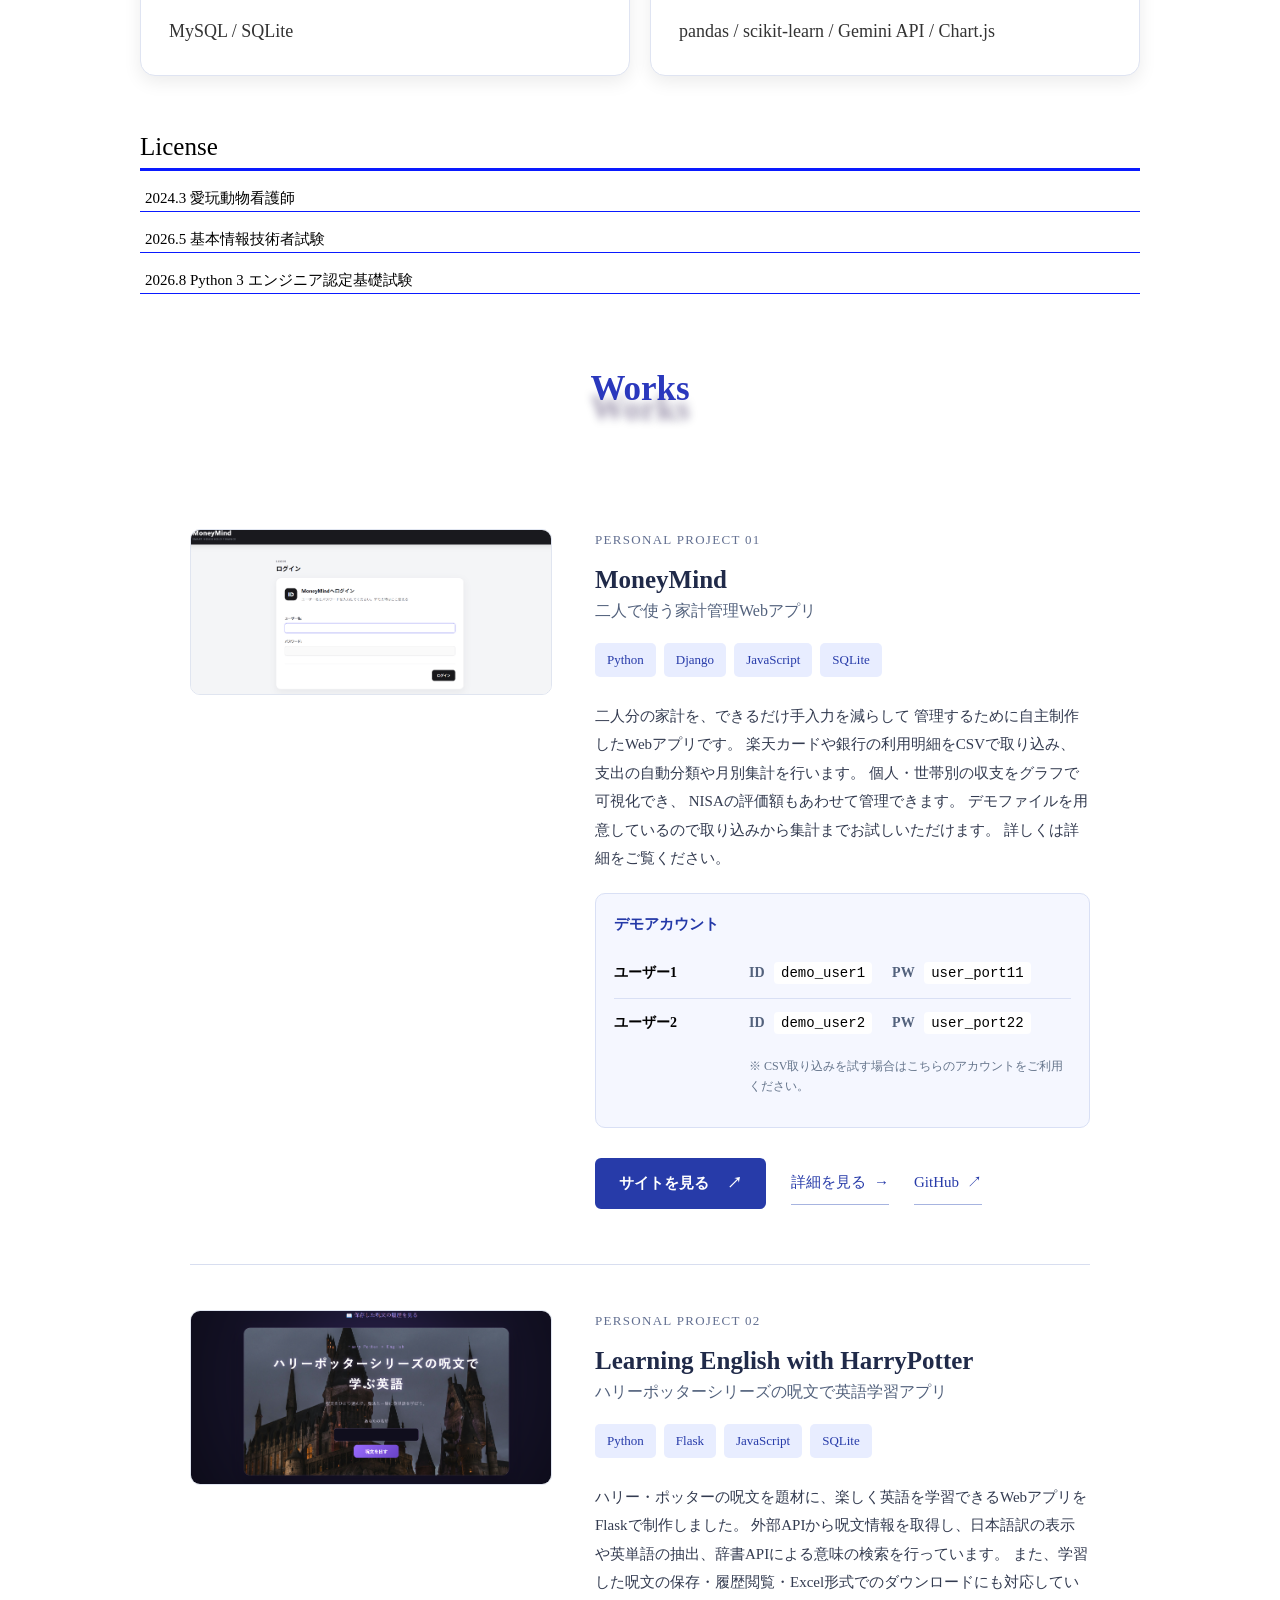
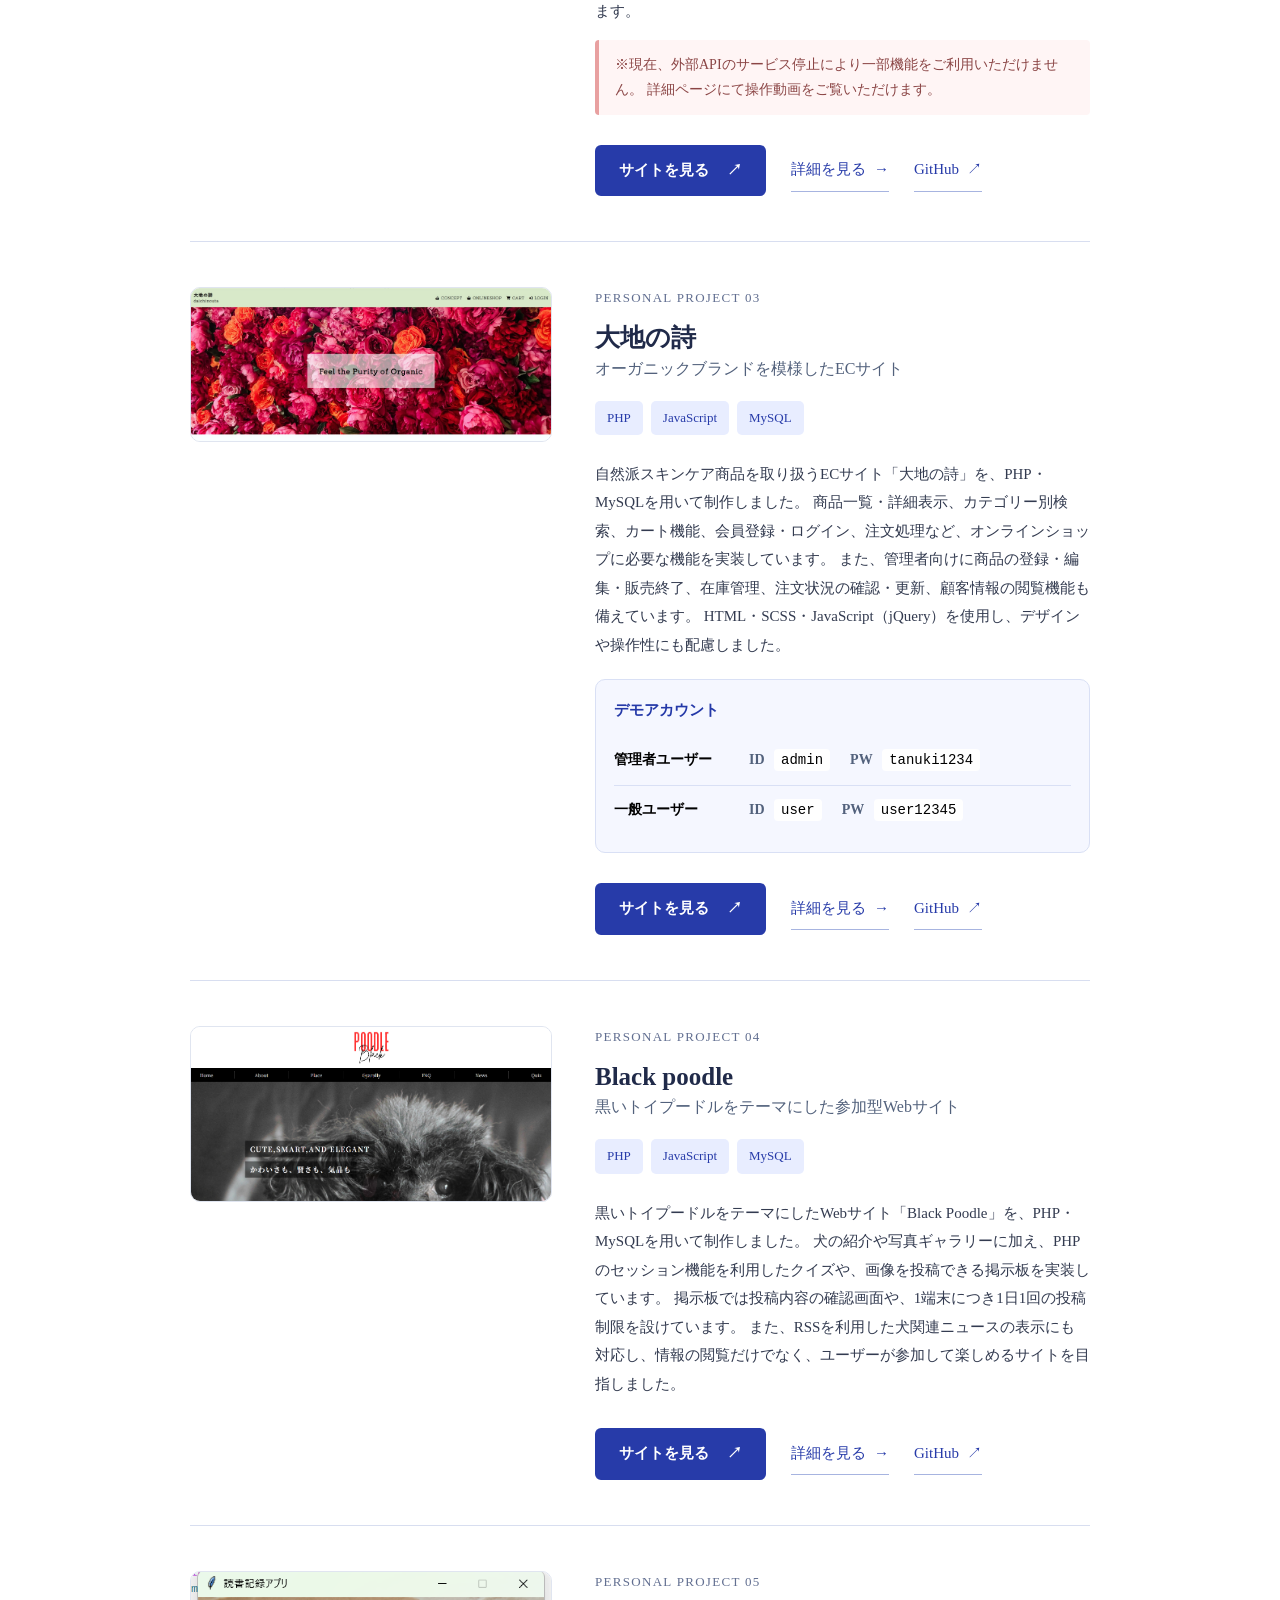
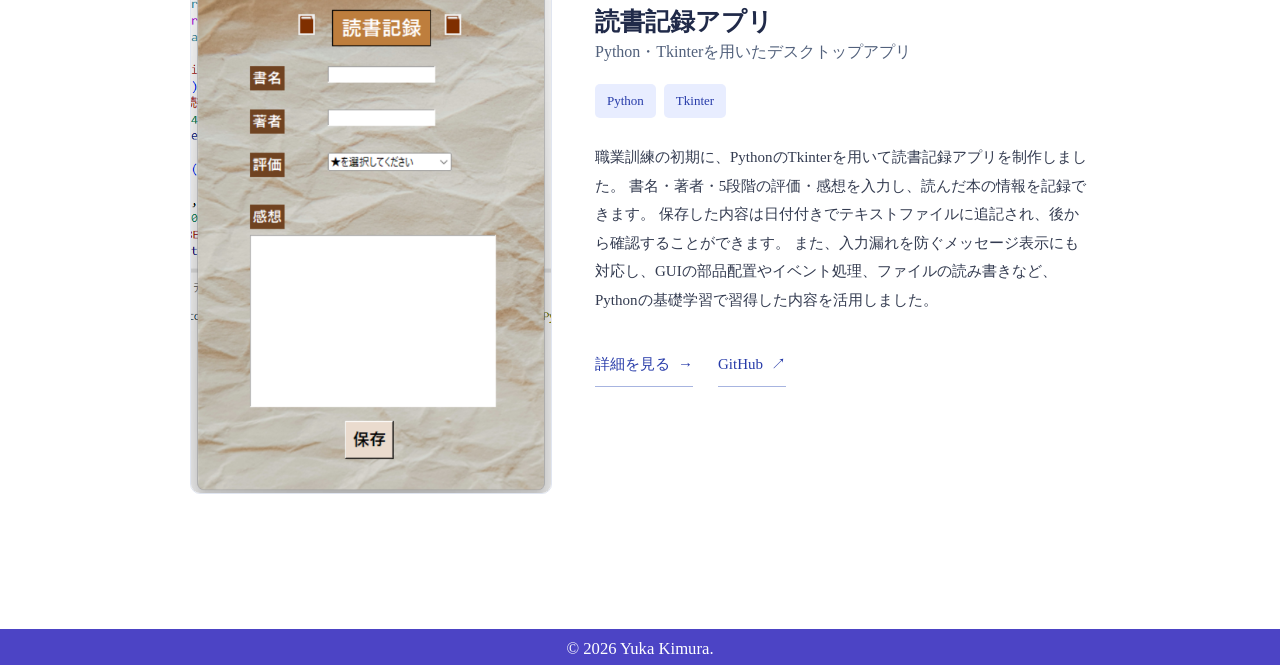
==== commit 156a3013: "変更" ====
--- a/index.html
+++ b/index.html
@@ -264,6 +264,11 @@
                     また、学習した呪文の保存・履歴閲覧・Excel形式でのダウンロードにも対応しています。
                 </p>
 
+                <p class="work-notice">
+                    ※現在、外部APIのサービス停止により一部機能をご利用いただけません。
+                    詳細ページにて操作動画をご覧いただけます。
+                </p>
+
                 <!-- 作品リンク -->
                 <nav class="work-actions" aria-label="ハリーポッターの関連リンク">
                     <a
--- a/jikosyoukai.css
+++ b/jikosyoukai.css
@@ -234,6 +234,17 @@
     font-size: 1.6rem;
     font-weight: normal;
     color: #52617c;
+}
+
+.work-notice {
+    margin-top: 15px;
+    padding: 12px 16px;
+    background-color: #fff5f5;
+    border-left: 4px solid #e8a0a0;
+    border-radius: 4px;
+    color: #8b4545;
+    font-size: 1.4rem;
+    line-height: 1.8;
 }
 
 /* 使用技術 */
